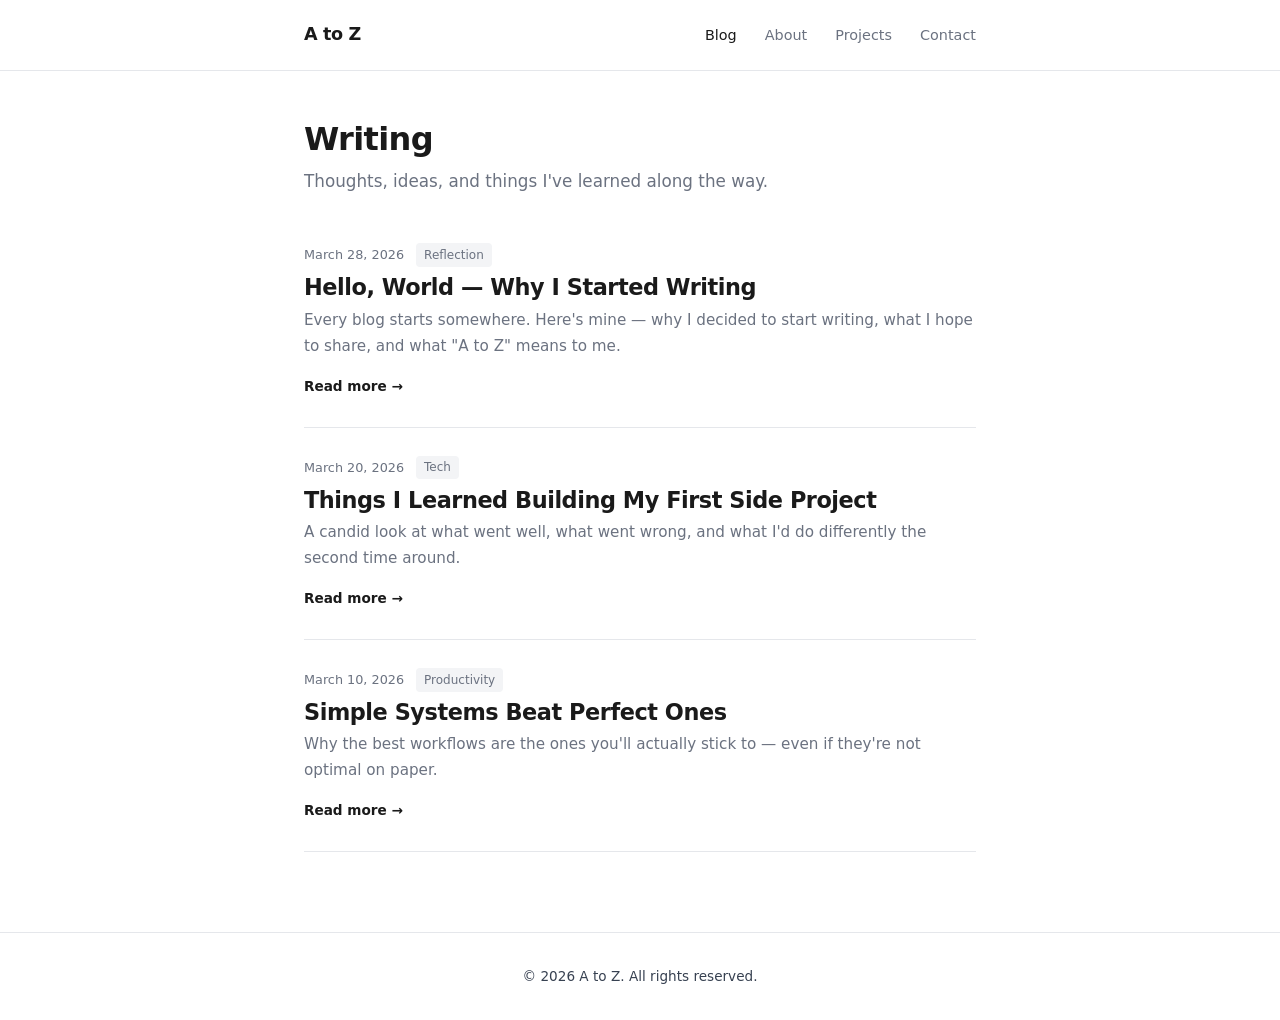
==== index.html @ b3770778 "Initial commit" ====
<!DOCTYPE html>
<html lang="en">
<head>
  <meta charset="UTF-8" />
  <meta name="viewport" content="width=device-width, initial-scale=1.0" />
  <title>A to Z — Blog</title>
  <meta name="description" content="A to Z — thoughts, writing, and ideas." />
  <link rel="stylesheet" href="css/style.css" />
</head>
<body>

<nav>
  <div class="nav-inner">
    <a href="index.html" class="nav-brand">A to Z</a>
    <ul class="nav-links">
      <li><a href="index.html">Blog</a></li>
      <li><a href="about.html">About</a></li>
      <li><a href="projects.html">Projects</a></li>
      <li><a href="contact.html">Contact</a></li>
    </ul>
  </div>
</nav>

<main>
  <div class="container">
    <div class="page-header">
      <h1>Writing</h1>
      <p>Thoughts, ideas, and things I've learned along the way.</p>
    </div>

    <div class="post-list">

      <article class="post-item">
        <div class="post-meta">
          <span>March 28, 2026</span>
          <span class="post-tag">Reflection</span>
        </div>
        <h2><a href="blog/hello-world.html">Hello, World — Why I Started Writing</a></h2>
        <p>Every blog starts somewhere. Here's mine — why I decided to start writing, what I hope to share, and what "A to Z" means to me.</p>
        <a href="blog/hello-world.html" class="read-more">Read more →</a>
      </article>

      <article class="post-item">
        <div class="post-meta">
          <span>March 20, 2026</span>
          <span class="post-tag">Tech</span>
        </div>
        <h2><a href="blog/things-i-learned.html">Things I Learned Building My First Side Project</a></h2>
        <p>A candid look at what went well, what went wrong, and what I'd do differently the second time around.</p>
        <a href="blog/things-i-learned.html" class="read-more">Read more →</a>
      </article>

      <article class="post-item">
        <div class="post-meta">
          <span>March 10, 2026</span>
          <span class="post-tag">Productivity</span>
        </div>
        <h2><a href="blog/simple-systems.html">Simple Systems Beat Perfect Ones</a></h2>
        <p>Why the best workflows are the ones you'll actually stick to — even if they're not optimal on paper.</p>
        <a href="blog/simple-systems.html" class="read-more">Read more →</a>
      </article>

    </div>
  </div>
</main>

<footer>
  <div class="container">
    <p>&copy; 2026 A to Z. All rights reserved.</p>
  </div>
</footer>

<script src="js/main.js"></script>
</body>
</html>
---- css/style.css ----
/* === Reset & Base === */
*, *::before, *::after { box-sizing: border-box; margin: 0; padding: 0; }

:root {
  --bg: #ffffff;
  --text: #1a1a1a;
  --muted: #6b7280;
  --border: #e5e7eb;
  --accent: #111111;
  --link: #1a1a1a;
  --link-hover: #4f46e5;
  --max-w: 720px;
  --font-sans: ui-sans-serif, system-ui, -apple-system, BlinkMacSystemFont, "Segoe UI", sans-serif;
  --font-serif: Georgia, "Times New Roman", serif;
}

html { font-size: 16px; scroll-behavior: smooth; }

body {
  font-family: var(--font-sans);
  background: var(--bg);
  color: var(--text);
  line-height: 1.7;
  min-height: 100vh;
  display: flex;
  flex-direction: column;
}

/* === Layout === */
.container { max-width: var(--max-w); margin: 0 auto; padding: 0 1.5rem; }

main { flex: 1; padding: 3rem 0 5rem; }

/* === Nav === */
nav {
  border-bottom: 1px solid var(--border);
  padding: 1.25rem 0;
  position: sticky;
  top: 0;
  background: rgba(255,255,255,0.95);
  backdrop-filter: blur(8px);
  z-index: 100;
}

.nav-inner {
  display: flex;
  align-items: center;
  justify-content: space-between;
  max-width: var(--max-w);
  margin: 0 auto;
  padding: 0 1.5rem;
}

.nav-brand {
  font-size: 1.1rem;
  font-weight: 700;
  letter-spacing: -0.02em;
  color: var(--text);
  text-decoration: none;
}

.nav-links {
  display: flex;
  gap: 1.75rem;
  list-style: none;
}

.nav-links a {
  font-size: 0.9rem;
  color: var(--muted);
  text-decoration: none;
  transition: color 0.15s;
}

.nav-links a:hover, .nav-links a.active { color: var(--text); }

/* === Footer === */
footer {
  border-top: 1px solid var(--border);
  padding: 2rem 0;
  text-align: center;
  font-size: 0.85rem;
  color: var(--muted);
}

/* === Typography === */
h1, h2, h3 { line-height: 1.25; letter-spacing: -0.02em; }
h1 { font-size: 2rem; font-weight: 800; }
h2 { font-size: 1.4rem; font-weight: 700; }
h3 { font-size: 1.1rem; font-weight: 600; }
p { color: #374151; }

a { color: var(--link); transition: color 0.15s; }
a:hover { color: var(--link-hover); }

/* === Page Header === */
.page-header { margin-bottom: 3rem; }
.page-header h1 { margin-bottom: 0.5rem; }
.page-header p { color: var(--muted); font-size: 1.05rem; }

/* === Blog Feed === */
.post-list { display: flex; flex-direction: column; gap: 0; }

.post-item {
  padding: 1.75rem 0;
  border-bottom: 1px solid var(--border);
}

.post-item:first-child { padding-top: 0; }

.post-meta {
  font-size: 0.8rem;
  color: var(--muted);
  margin-bottom: 0.4rem;
  display: flex;
  gap: 0.75rem;
  align-items: center;
}

.post-tag {
  background: #f3f4f6;
  padding: 0.1rem 0.5rem;
  border-radius: 4px;
  font-size: 0.75rem;
}

.post-item h2 { margin-bottom: 0.4rem; }

.post-item h2 a {
  text-decoration: none;
  color: var(--text);
}

.post-item h2 a:hover { color: var(--link-hover); }

.post-item p { font-size: 0.95rem; color: var(--muted); margin-bottom: 0.75rem; }

.read-more {
  font-size: 0.85rem;
  font-weight: 600;
  color: var(--text);
  text-decoration: none;
  display: inline-flex;
  align-items: center;
  gap: 0.25rem;
}

.read-more:hover { color: var(--link-hover); }

/* === Blog Post === */
.post-full { max-width: var(--max-w); }

.post-full-header { margin-bottom: 2.5rem; padding-bottom: 2rem; border-bottom: 1px solid var(--border); }

.post-full-header h1 { margin-bottom: 0.75rem; }

.post-body { font-family: var(--font-serif); font-size: 1.05rem; line-height: 1.8; }

.post-body p { margin-bottom: 1.25rem; color: #1f2937; }

.post-body h2 { font-family: var(--font-sans); margin: 2rem 0 0.75rem; }

.post-body h3 { font-family: var(--font-sans); margin: 1.5rem 0 0.5rem; }

.post-body ul, .post-body ol { margin: 0 0 1.25rem 1.5rem; }

.post-body li { margin-bottom: 0.25rem; color: #1f2937; }

.post-body code {
  background: #f3f4f6;
  padding: 0.1em 0.35em;
  border-radius: 4px;
  font-size: 0.9em;
  font-family: ui-monospace, monospace;
}

.post-body pre {
  background: #1a1a1a;
  color: #e5e7eb;
  padding: 1.25rem;
  border-radius: 8px;
  overflow-x: auto;
  margin-bottom: 1.25rem;
}

.post-body pre code { background: none; padding: 0; color: inherit; }

.back-link { display: inline-flex; align-items: center; gap: 0.3rem; font-size: 0.85rem; color: var(--muted); text-decoration: none; margin-bottom: 2rem; }

.back-link:hover { color: var(--text); }

/* === About === */
.about-grid { display: grid; grid-template-columns: 1fr; gap: 2.5rem; }

.about-section h2 { margin-bottom: 0.75rem; }

.about-section p { color: #374151; margin-bottom: 0.75rem; }

.skill-list { display: flex; flex-wrap: wrap; gap: 0.5rem; margin-top: 0.75rem; }

.skill-tag {
  background: #f3f4f6;
  border: 1px solid var(--border);
  padding: 0.3rem 0.75rem;
  border-radius: 999px;
  font-size: 0.8rem;
  color: #374151;
}

/* === Projects === */
.project-grid { display: flex; flex-direction: column; gap: 1.5rem; }

.project-card {
  border: 1px solid var(--border);
  border-radius: 10px;
  padding: 1.5rem;
  transition: border-color 0.15s, box-shadow 0.15s;
}

.project-card:hover { border-color: #d1d5db; box-shadow: 0 2px 12px rgba(0,0,0,0.06); }

.project-card h3 { margin-bottom: 0.4rem; }

.project-card p { font-size: 0.95rem; color: var(--muted); margin-bottom: 1rem; }

.project-links { display: flex; gap: 0.75rem; }

.project-links a {
  font-size: 0.8rem;
  font-weight: 600;
  padding: 0.3rem 0.75rem;
  border-radius: 6px;
  text-decoration: none;
  transition: background 0.15s;
}

.btn-primary { background: var(--text); color: #fff; }
.btn-primary:hover { background: #374151; color: #fff; }
.btn-secondary { background: #f3f4f6; color: var(--text); }
.btn-secondary:hover { background: #e5e7eb; color: var(--text); }

.project-tags { display: flex; gap: 0.4rem; flex-wrap: wrap; margin-bottom: 0.75rem; }

.project-tag {
  background: #eff6ff;
  color: #3b82f6;
  padding: 0.1rem 0.5rem;
  border-radius: 4px;
  font-size: 0.75rem;
  font-weight: 500;
}

/* === Contact === */
.contact-layout { display: grid; gap: 3rem; }

.contact-intro p { color: #374151; margin-bottom: 0.75rem; }

.contact-methods { display: flex; flex-direction: column; gap: 0.75rem; margin-top: 1.5rem; }

.contact-method {
  display: flex;
  align-items: center;
  gap: 0.75rem;
  padding: 0.9rem 1.1rem;
  border: 1px solid var(--border);
  border-radius: 8px;
  text-decoration: none;
  color: var(--text);
  font-size: 0.9rem;
  transition: border-color 0.15s, box-shadow 0.15s;
}

.contact-method:hover { border-color: #9ca3af; box-shadow: 0 1px 8px rgba(0,0,0,0.05); color: var(--text); }

.contact-method-icon { font-size: 1.1rem; }

.contact-method-text strong { display: block; font-size: 0.8rem; color: var(--muted); font-weight: 400; }

/* === Form === */
form { display: flex; flex-direction: column; gap: 1rem; }

label { font-size: 0.85rem; font-weight: 600; color: var(--text); display: block; margin-bottom: 0.3rem; }

input, textarea {
  width: 100%;
  padding: 0.65rem 0.9rem;
  border: 1px solid var(--border);
  border-radius: 7px;
  font-family: var(--font-sans);
  font-size: 0.95rem;
  color: var(--text);
  background: var(--bg);
  transition: border-color 0.15s, box-shadow 0.15s;
  outline: none;
}

input:focus, textarea:focus {
  border-color: #9ca3af;
  box-shadow: 0 0 0 3px rgba(0,0,0,0.05);
}

textarea { resize: vertical; min-height: 130px; }

button[type="submit"] {
  background: var(--text);
  color: #fff;
  border: none;
  padding: 0.75rem 1.5rem;
  border-radius: 7px;
  font-family: var(--font-sans);
  font-size: 0.9rem;
  font-weight: 600;
  cursor: pointer;
  transition: background 0.15s;
  align-self: flex-start;
}

button[type="submit"]:hover { background: #374151; }

/* === Responsive === */
@media (max-width: 600px) {
  h1 { font-size: 1.6rem; }
  .nav-links { gap: 1rem; }
}
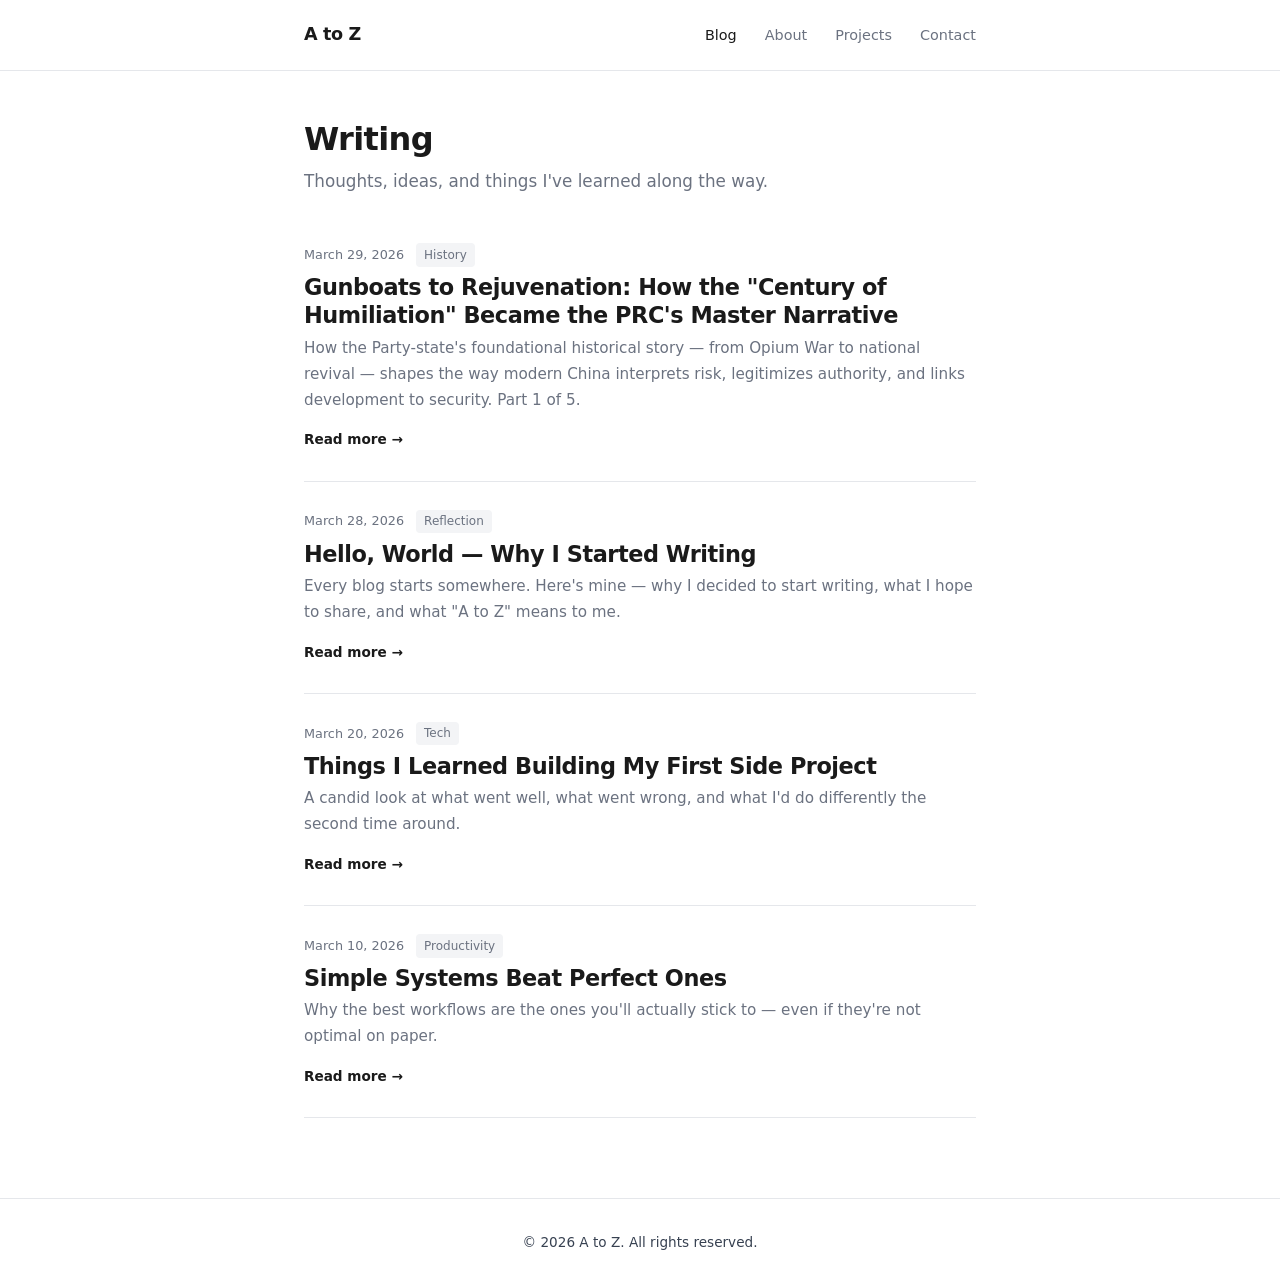
==== commit e38fc55e: "Add essay: Gunboats to Rejuvenation (Century of Humiliation series, pt. 1) Co-Authored-By: Claude So" ====
--- a/index.html
+++ b/index.html
@@ -29,6 +29,16 @@
     </div>
 
     <div class="post-list">
+
+      <article class="post-item">
+        <div class="post-meta">
+          <span>March 29, 2026</span>
+          <span class="post-tag">History</span>
+        </div>
+        <h2><a href="blog/gunboats-to-rejuvenation.html">Gunboats to Rejuvenation: How the "Century of Humiliation" Became the PRC's Master Narrative</a></h2>
+        <p>How the Party-state's foundational historical story — from Opium War to national revival — shapes the way modern China interprets risk, legitimizes authority, and links development to security. Part 1 of 5.</p>
+        <a href="blog/gunboats-to-rejuvenation.html" class="read-more">Read more →</a>
+      </article>
 
       <article class="post-item">
         <div class="post-meta">
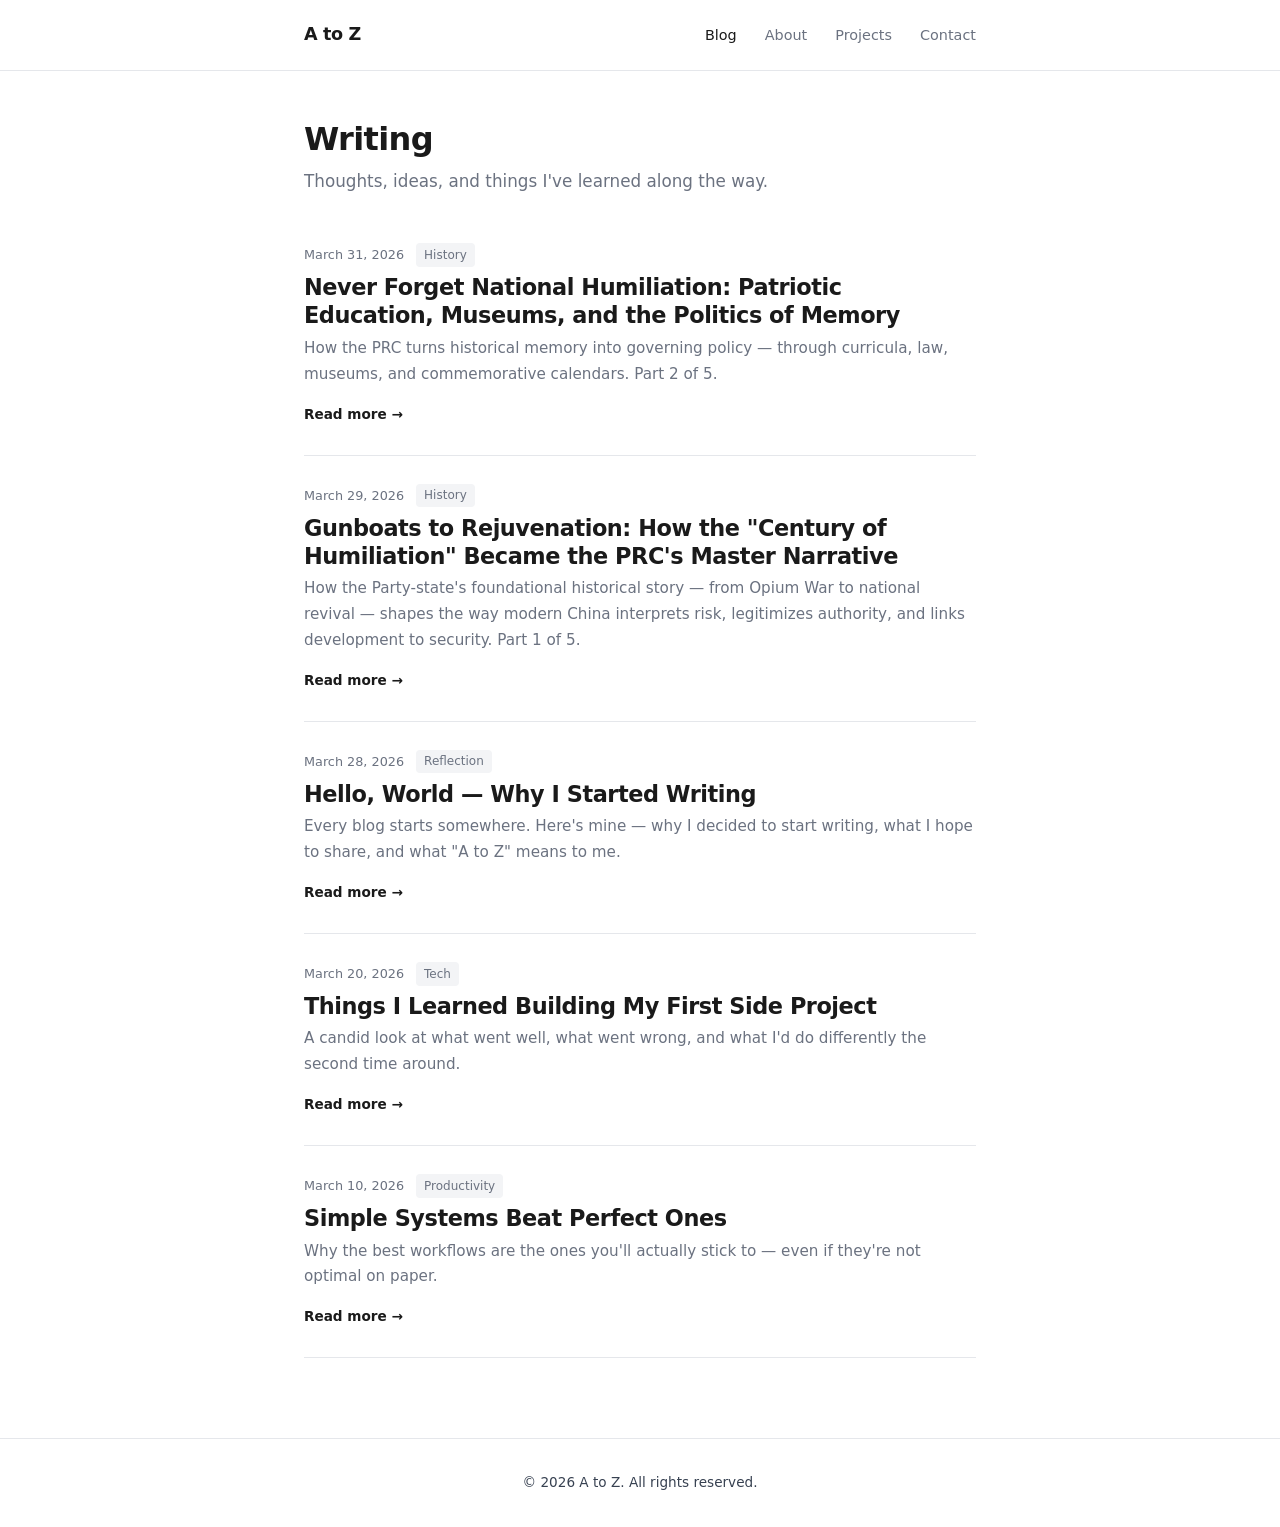
==== commit f1721788: "Add essay: Never Forget National Humiliation (Century of Humiliation series, pt. 2) Co-Authored-By: " ====
--- a/index.html
+++ b/index.html
@@ -29,6 +29,16 @@
     </div>
 
     <div class="post-list">
+
+      <article class="post-item">
+        <div class="post-meta">
+          <span>March 31, 2026</span>
+          <span class="post-tag">History</span>
+        </div>
+        <h2><a href="blog/never-forget-national-humiliation.html">Never Forget National Humiliation: Patriotic Education, Museums, and the Politics of Memory</a></h2>
+        <p>How the PRC turns historical memory into governing policy — through curricula, law, museums, and commemorative calendars. Part 2 of 5.</p>
+        <a href="blog/never-forget-national-humiliation.html" class="read-more">Read more →</a>
+      </article>
 
       <article class="post-item">
         <div class="post-meta">
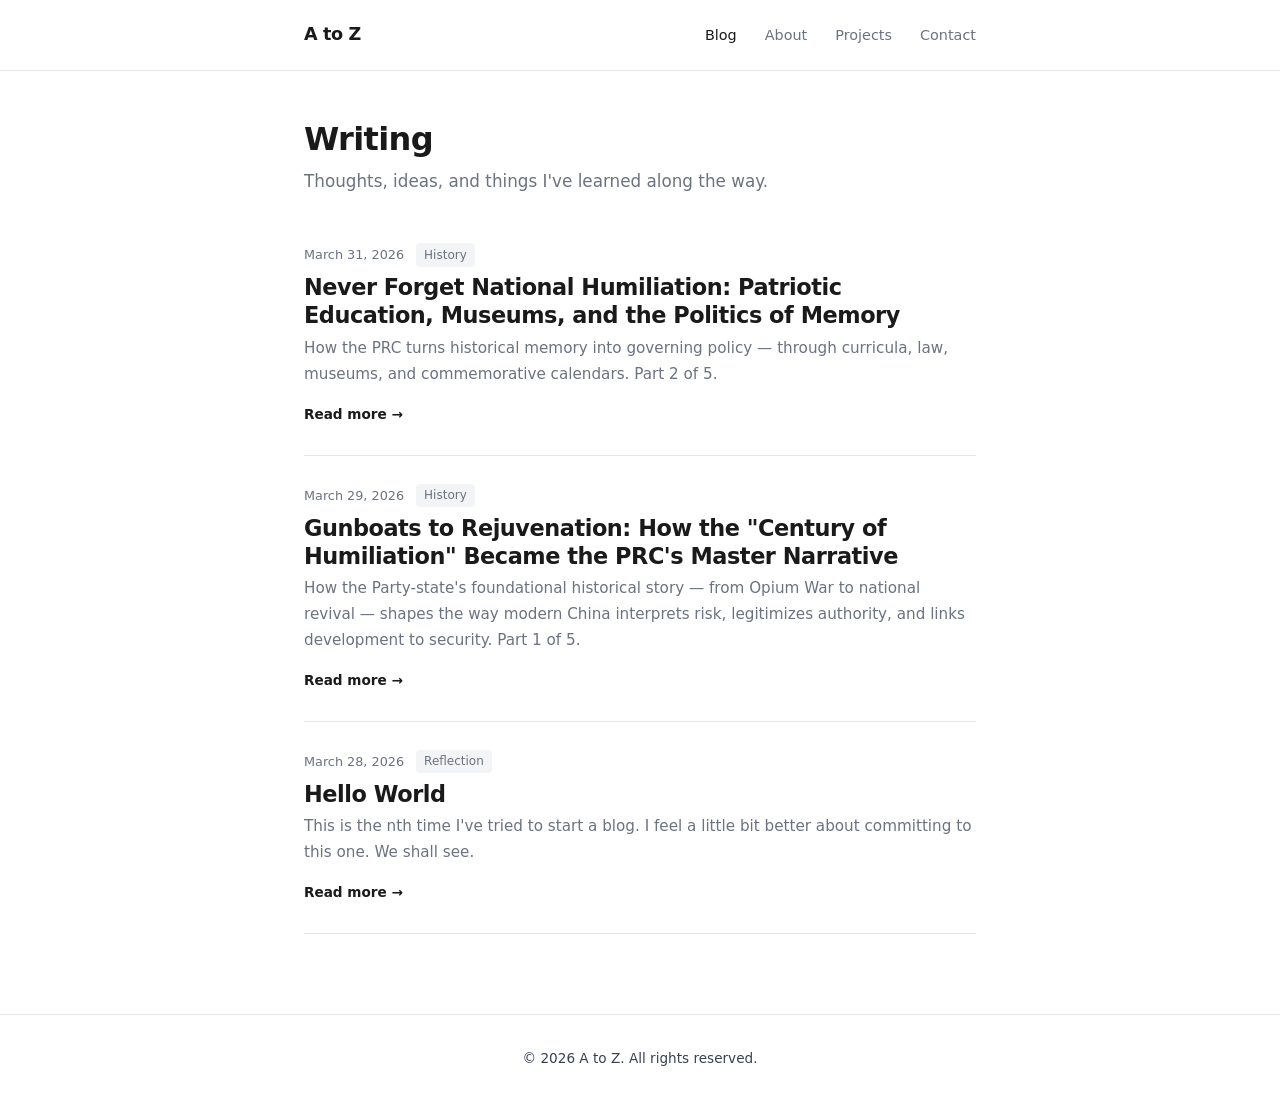
==== commit b761735b: "Remove two pre-Hello World posts and update Hello World content - Removed 'Things I Learned' and 'Si" ====
--- a/index.html
+++ b/index.html
@@ -55,29 +55,9 @@
           <span>March 28, 2026</span>
           <span class="post-tag">Reflection</span>
         </div>
-        <h2><a href="blog/hello-world.html">Hello, World — Why I Started Writing</a></h2>
-        <p>Every blog starts somewhere. Here's mine — why I decided to start writing, what I hope to share, and what "A to Z" means to me.</p>
+        <h2><a href="blog/hello-world.html">Hello World</a></h2>
+        <p>This is the nth time I've tried to start a blog. I feel a little bit better about committing to this one. We shall see.</p>
         <a href="blog/hello-world.html" class="read-more">Read more →</a>
-      </article>
-
-      <article class="post-item">
-        <div class="post-meta">
-          <span>March 20, 2026</span>
-          <span class="post-tag">Tech</span>
-        </div>
-        <h2><a href="blog/things-i-learned.html">Things I Learned Building My First Side Project</a></h2>
-        <p>A candid look at what went well, what went wrong, and what I'd do differently the second time around.</p>
-        <a href="blog/things-i-learned.html" class="read-more">Read more →</a>
-      </article>
-
-      <article class="post-item">
-        <div class="post-meta">
-          <span>March 10, 2026</span>
-          <span class="post-tag">Productivity</span>
-        </div>
-        <h2><a href="blog/simple-systems.html">Simple Systems Beat Perfect Ones</a></h2>
-        <p>Why the best workflows are the ones you'll actually stick to — even if they're not optimal on paper.</p>
-        <a href="blog/simple-systems.html" class="read-more">Read more →</a>
       </article>
 
     </div>
--- a/css/style.css
+++ b/css/style.css
@@ -124,6 +124,12 @@
   font-size: 0.75rem;
 }
 
+.post-edited {
+  font-style: italic;
+  color: #9ca3af;
+  font-size: 0.75rem;
+}
+
 .post-item h2 { margin-bottom: 0.4rem; }
 
 .post-item h2 a {
@@ -256,6 +262,9 @@
 .contact-intro p { color: #374151; margin-bottom: 0.75rem; }
 
 .contact-methods { display: flex; flex-direction: column; gap: 0.75rem; margin-top: 1.5rem; }
+
+.contact-methods--row { flex-direction: row; }
+.contact-methods--row .contact-method { flex: 1; }
 
 .contact-method {
   display: flex;
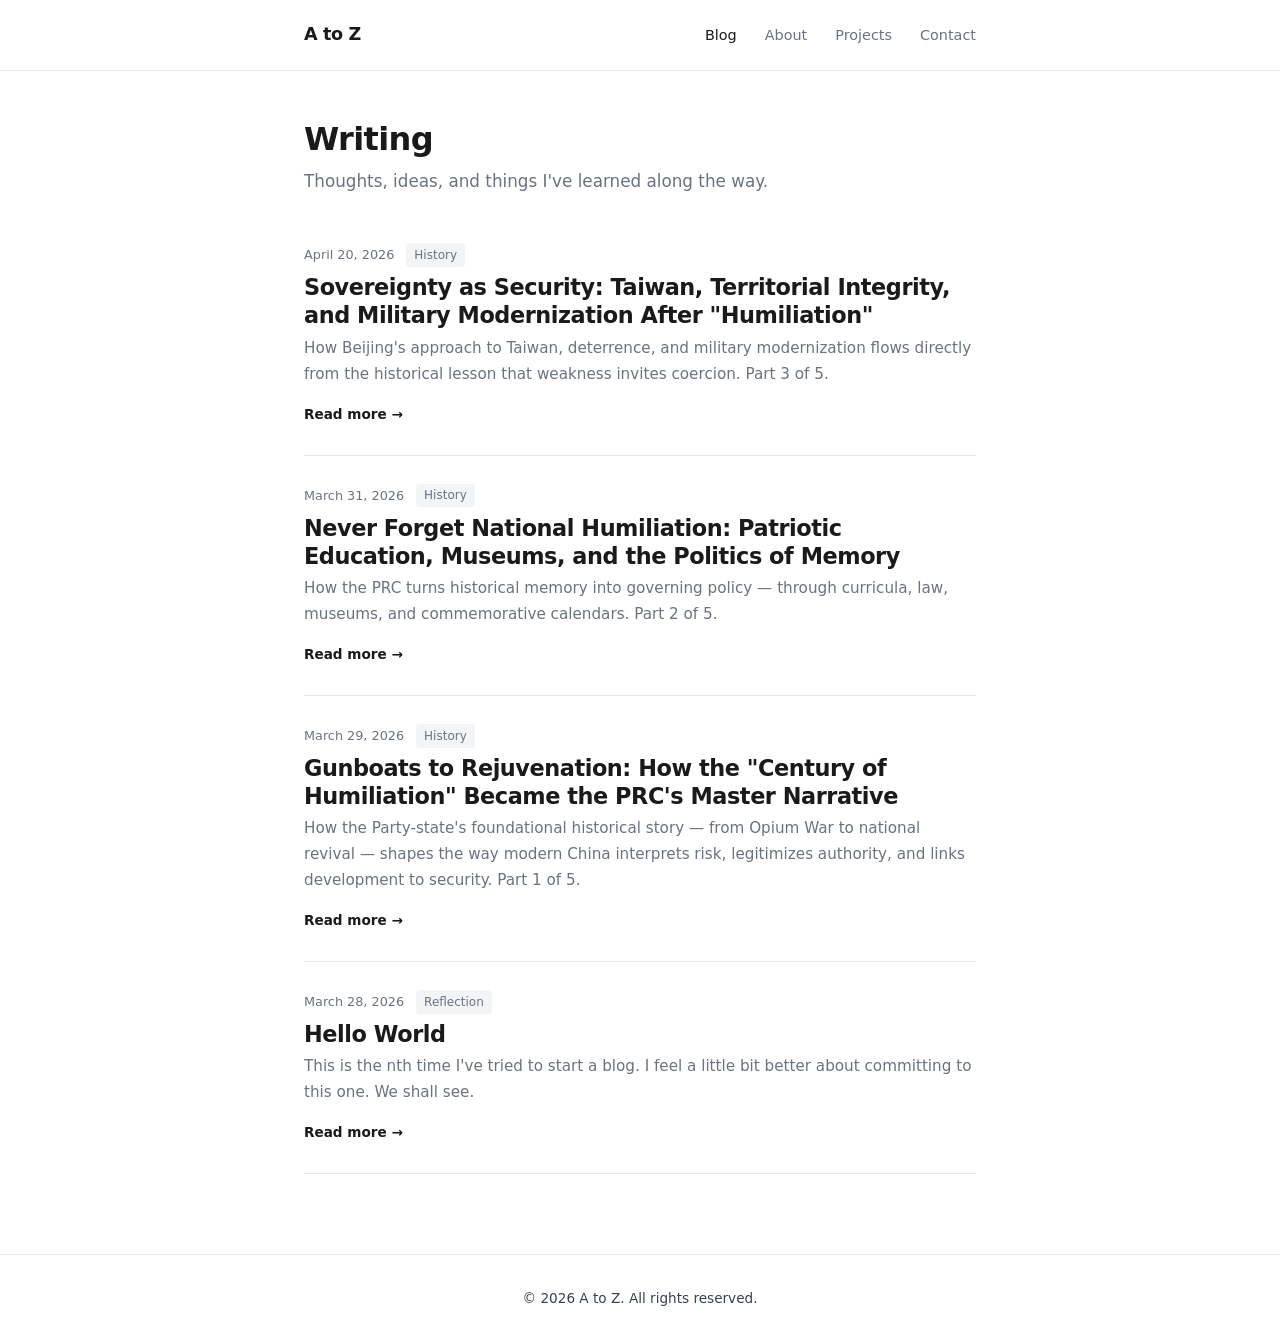
==== commit 4064b700: "Add third blog post" ====
--- a/index.html
+++ b/index.html
@@ -29,6 +29,16 @@
     </div>
 
     <div class="post-list">
+
+      <article class="post-item">
+        <div class="post-meta">
+          <span>April 20, 2026</span>
+          <span class="post-tag">History</span>
+        </div>
+        <h2><a href="blog/sovereignty-as-security.html">Sovereignty as Security: Taiwan, Territorial Integrity, and Military Modernization After "Humiliation"</a></h2>
+        <p>How Beijing's approach to Taiwan, deterrence, and military modernization flows directly from the historical lesson that weakness invites coercion. Part 3 of 5.</p>
+        <a href="blog/sovereignty-as-security.html" class="read-more">Read more →</a>
+      </article>
 
       <article class="post-item">
         <div class="post-meta">
